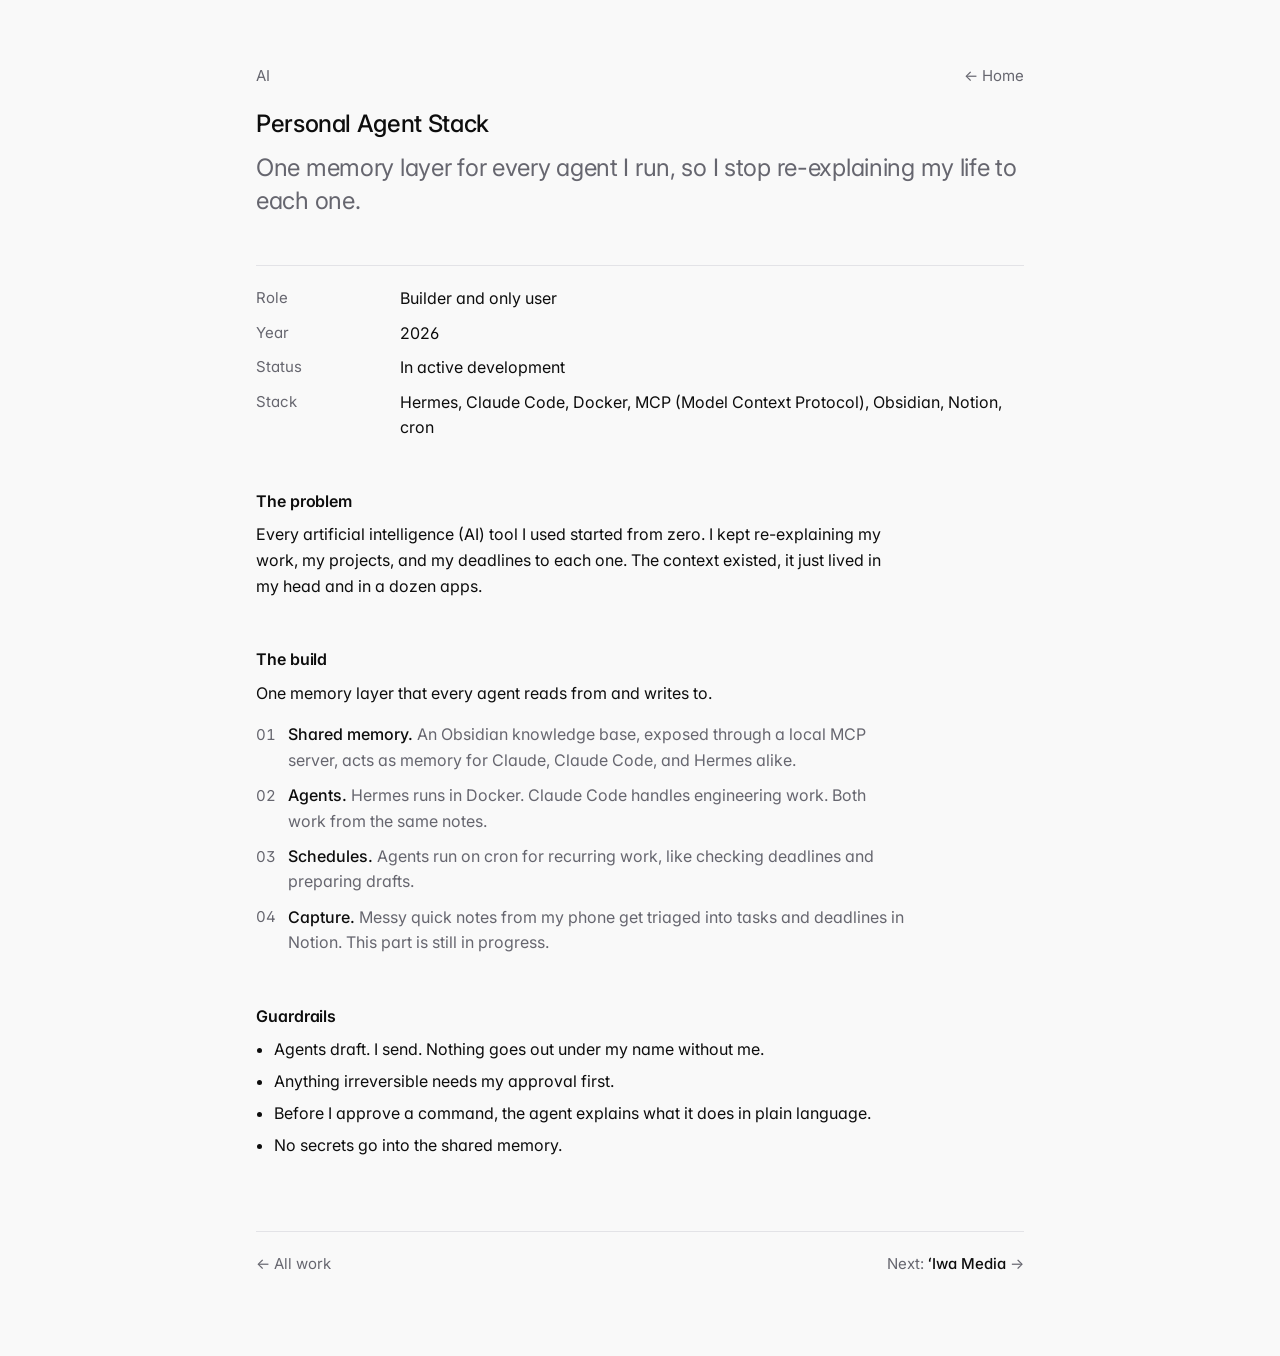
==== agents.html @ 931d10a8 "Spell out acronyms on first use, tighten About copy, match About size to project list Co-Authored-By" ====
<!DOCTYPE html>
<html lang="en">
<head>
<meta charset="UTF-8">
<meta name="viewport" content="width=device-width, initial-scale=1.0, viewport-fit=cover">
<title>Personal Agent Stack · Kai Saucedo</title>
<meta name="description" content="A shared memory layer for every agent Kai runs, built on Hermes, Claude Code, MCP and an Obsidian knowledge base.">
<meta name="claude:viewport-fit-sides" content="cover">
<link rel="preconnect" href="https://fonts.googleapis.com">
<link rel="preconnect" href="https://fonts.gstatic.com" crossorigin>
<link rel="stylesheet" href="https://fonts.googleapis.com/css2?family=Inter:wght@400;500;600&display=swap">
<link rel="stylesheet" href="style.css">
<script>(function(){var r=document.documentElement;if(!(window.matchMedia&&matchMedia('(prefers-reduced-motion: reduce)').matches)){r.classList.add('scramble-pending');setTimeout(function(){r.classList.remove('scramble-pending')},2500);}})();</script>
</head>
<body>
<main class="wrap">
<div class="page-top"><p class="kicker">AI</p><a class="back" href="index.html">&larr; Home</a></div>
<h1>Personal Agent Stack</h1>
<p class="lede">One memory layer for every agent I run, so I stop re-explaining my life to each one.</p>
<dl class="meta"><dt>Role</dt><dd>Builder and only user</dd><dt>Year</dt><dd>2026</dd><dt>Status</dt><dd>In active development</dd><dt>Stack</dt><dd>Hermes, Claude Code, Docker, MCP (Model Context Protocol), Obsidian, Notion, cron</dd></dl><div class="prose">
<h2>The problem</h2>
<p>Every artificial intelligence (AI) tool I used started from zero. I kept re-explaining my work, my projects, and my deadlines to each one. The context existed, it just lived in my head and in a dozen apps.</p>
<h2>The build</h2>
<p>One memory layer that every agent reads from and writes to.</p>
<ol class="flow"><li><div><strong>Shared memory.</strong> <span>An Obsidian knowledge base, exposed through a local MCP server, acts as memory for Claude, Claude Code, and Hermes alike.</span></div></li><li><div><strong>Agents.</strong> <span>Hermes runs in Docker. Claude Code handles engineering work. Both work from the same notes.</span></div></li><li><div><strong>Schedules.</strong> <span>Agents run on cron for recurring work, like checking deadlines and preparing drafts.</span></div></li><li><div><strong>Capture.</strong> <span>Messy quick notes from my phone get triaged into tasks and deadlines in Notion. This part is still in progress.</span></div></li></ol><h2>Guardrails</h2>
<ul class="plain-list">
<li>Agents draft. I send. Nothing goes out under my name without me.</li>
<li>Anything irreversible needs my approval first.</li>
<li>Before I approve a command, the agent explains what it does in plain language.</li>
<li>No secrets go into the shared memory.</li>
</ul>
</div>
<nav class="pager" aria-label="More work"><a href="index.html">&larr; All work</a><a href="iwa-media.html">Next: <b>ʻIwa Media</b> &rarr;</a></nav>
</main>
<script src="site.js"></script>
</body>
</html>
---- style.css ----
/* Layout: one quiet left-aligned column, name on top, big intro, plain list of work. */
:root {
  --bg: #F9F9F9;
  --fg: #0D0D0D;
  --muted: #66666F;
  --line: #E3E3E7;
  --font: "Inter", ui-sans-serif, system-ui, -apple-system, "Segoe UI", Roboto, sans-serif;
  --step-0: 1rem;
  --step-1: 1.125rem;
  --step-2: clamp(1.25rem, 1.05rem + 0.9vw, 1.5rem);
  color-scheme: light;
}
* { box-sizing: border-box; }
html { -webkit-text-size-adjust: 100%; }
body {
  margin: 0;
  background: var(--bg);
  color: var(--fg);
  font-family: var(--font);
  font-size: var(--step-0);
  line-height: 1.6;
  -webkit-font-smoothing: antialiased;
  font-feature-settings: "cv11", "ss01";
}
.wrap {
  max-width: 50rem;
  margin: 0 auto;
  padding-block: 2.25rem 5rem;
  padding-left: max(16px, env(safe-area-inset-left, 0px));
  padding-right: max(16px, env(safe-area-inset-right, 0px));
}
a { color: inherit; }
.inline-link, .prose a {
  text-decoration: underline;
  text-decoration-thickness: 1px;
  text-underline-offset: 0.18em;
}
.inline-link:hover, .prose a:hover { color: var(--muted); }
:focus-visible { outline: 2px solid var(--fg); outline-offset: 3px; border-radius: 2px; }

.name { font-size: clamp(1.375rem, 1.2rem + 0.8vw, 1.625rem); font-weight: 500; letter-spacing: -0.018em; line-height: 1.2; margin: 0; text-decoration: none; display: inline-block; }
.hero { display: flex; align-items: center; gap: 1.25rem; }
.hero-text { min-width: 0; }
.headshot { display: block; flex: none; width: 6.5rem; height: 6.5rem; max-width: 100%; border-radius: 50%; object-fit: cover; margin: 0; background: var(--line); }
.hero .links { margin-top: 0.55rem; }
@media (max-width: 420px) { .headshot { width: 4.5rem; height: 4.5rem; } .hero { gap: 0.9rem; } .hero .links { gap: 0.3rem 0.75rem; font-size: 0.9375rem; } }
.links { list-style: none; padding: 0; margin: 1rem 0 0; display: flex; flex-wrap: wrap; gap: 0.4rem 1.6rem; }
.links a { display: inline-flex; align-items: center; gap: 0.35rem; text-decoration: none; }
.links svg { width: 0.85em; height: 0.85em; fill: none; stroke: var(--muted); stroke-width: 1.4; stroke-linecap: round; stroke-linejoin: round; transition: transform .15s, stroke .15s; }
.links a:hover svg { stroke: var(--fg); transform: translate(1px, -1px); }
.links a:hover { color: var(--muted); }
a.name:hover { color: var(--muted); }

/* home */
.intro {
  font-size: var(--step-1);
  line-height: 1.55;
  letter-spacing: -0.006em;
  margin: clamp(4rem, 10vw, 6.5rem) 0 0;
  max-width: none;
}
.work { list-style: none; padding: 0; margin: clamp(4rem, 10vw, 6.5rem) 0 0; }
.work li a {
  display: flex;
  justify-content: space-between;
  align-items: baseline;
  gap: 1rem;
  padding-block: 0.2rem;
  font-size: var(--step-1);
  text-decoration: none;
}
.work .tag { color: var(--muted); font-size: 0.9375rem; white-space: nowrap; transition: color .15s; }
.work li a:hover .tag { color: var(--fg); }
.work li a:hover .title { color: var(--muted); }
.group-label { color: var(--muted); font-size: 0.9375rem; margin: 3rem 0 0.5rem; }
.hero + .group-label { margin-top: clamp(3.5rem, 8vw, 5rem); }
.group-label + .work, .group-label + .intro { margin-top: 0; }
.foot { margin-top: 4.5rem; padding-top: 1.25rem; border-top: 1px solid var(--line); color: var(--muted); font-size: 0.875rem; display: flex; justify-content: space-between; flex-wrap: wrap; gap: 0.25rem 1.25rem; }
.foot a { text-decoration: none; }
.foot a:hover { color: var(--fg); }

/* project pages */
.back { color: var(--muted); font-size: 0.9375rem; text-decoration: none; display: inline-block; transition: color .15s; }
.back:hover { color: var(--fg); }
.video { position: relative; aspect-ratio: 16 / 9; margin: 2.5rem 0 0; border-radius: 10px; overflow: hidden; background: #0D0D0D; }
.video button { all: unset; cursor: pointer; position: absolute; inset: 0; display: block; }
.video img { width: 100%; height: 100%; object-fit: cover; display: block; }
.video .play { position: absolute; left: 50%; top: 50%; transform: translate(-50%, -50%); width: 4rem; height: 4rem; border-radius: 50%; background: rgba(13,13,13,.72); display: grid; place-items: center; box-shadow: 0 0 0 1px rgba(249,249,249,.3); transition: background .15s, transform .15s; }
.video button:hover .play, .video button:focus-visible .play { background: rgba(13,13,13,.9); transform: translate(-50%, -50%) scale(1.05); }
.video .play svg { width: 1.4rem; height: 1.4rem; margin-left: 0.2rem; fill: #F9F9F9; }
.video iframe { position: absolute; inset: 0; width: 100%; height: 100%; border: 0; }
.video-cap { color: var(--muted); font-size: 0.875rem; margin: 0.6rem 0 0; }
.page-top { display: flex; justify-content: space-between; align-items: baseline; gap: 1rem; margin: 1.75rem 0 1.25rem; }
.kicker { color: var(--muted); font-size: 0.9375rem; margin: 0; }
h1 { font-size: var(--step-2); font-weight: 500; letter-spacing: -0.015em; line-height: 1.3; margin: 0; text-wrap: balance; }
.lede { font-size: var(--step-2); line-height: 1.38; letter-spacing: -0.012em; color: var(--muted); margin: 0.75rem 0 0; max-width: 33em; }
.meta { display: grid; grid-template-columns: 7.5rem minmax(0, 1fr); gap: 0.55rem 1.5rem; margin: 3rem 0 0; padding-top: 1.25rem; border-top: 1px solid var(--line); }
.meta dt { color: var(--muted); font-size: 0.9375rem; }
.meta dd { margin: 0; min-width: 0; }
.prose { max-width: 65ch; }
.prose h2 { font-size: var(--step-0); font-weight: 600; margin: 3rem 0 0.5rem; letter-spacing: -0.005em; }
.prose p { margin: 0 0 1rem; }
.flow { list-style: none; padding: 0; margin: 0.25rem 0 0; counter-reset: step; display: grid; gap: 0.6rem; }
.flow li { counter-increment: step; display: grid; grid-template-columns: 2rem minmax(0, 1fr); }
.flow li::before { content: counter(step, decimal-leading-zero); color: var(--muted); font-variant-numeric: tabular-nums; font-size: 0.9375rem; padding-top: 0.05rem; }
.flow strong { font-weight: 500; }
.flow span { color: var(--muted); }
.plain-list { padding-left: 1.1rem; margin: 0.25rem 0 1rem; }
.plain-list li { margin-bottom: 0.4rem; }
.figures { display: grid; grid-template-columns: repeat(4, minmax(0, 1fr)); gap: 1.25rem 1.5rem; margin: 2.5rem 0 0; padding-top: 1.25rem; border-top: 1px solid var(--line); }
.figures div { min-width: 0; }
.figures dt { font-size: var(--step-2); font-weight: 500; letter-spacing: -0.015em; font-variant-numeric: tabular-nums; }
.figures dd { margin: 0.15rem 0 0; color: var(--muted); font-size: 0.875rem; line-height: 1.4; }
.note { color: var(--muted); font-size: 0.875rem; }
.table-wrap { overflow-x: auto; margin: 0.5rem 0 1.25rem; }
table { border-collapse: collapse; width: 100%; font-size: 0.9375rem; font-variant-numeric: tabular-nums; }
th, td { text-align: left; padding: 0.45rem 1rem 0.45rem 0; border-bottom: 1px solid var(--line); white-space: nowrap; }
thead th { color: var(--muted); font-weight: 400; font-size: 0.875rem; }
tbody th { color: var(--muted); font-weight: 400; }
.campaigns tbody th { color: var(--fg); vertical-align: top; }
.campaigns td { vertical-align: top; }
.campaigns td:last-child { white-space: normal; min-width: 14rem; padding-right: 0; }
.campaigns .sub { color: var(--muted); font-size: 0.8125rem; }
.pager { display: flex; justify-content: space-between; flex-wrap: wrap; gap: 0.75rem 2rem; margin-top: 4.5rem; padding-top: 1.25rem; border-top: 1px solid var(--line); font-size: 0.9375rem; }
.pager a { text-decoration: none; color: var(--muted); }
.pager a:hover { color: var(--fg); }
.pager b { font-weight: 500; color: var(--fg); }

@media (max-width: 640px) {
  .figures { grid-template-columns: repeat(2, minmax(0, 1fr)); }
  .meta { grid-template-columns: minmax(0, 1fr); gap: 0.1rem; }
  .meta dd { margin-bottom: 0.7rem; }
}

/* scramble: hide only while the script is about to take over */
.scramble-pending [data-scramble] { visibility: hidden; }
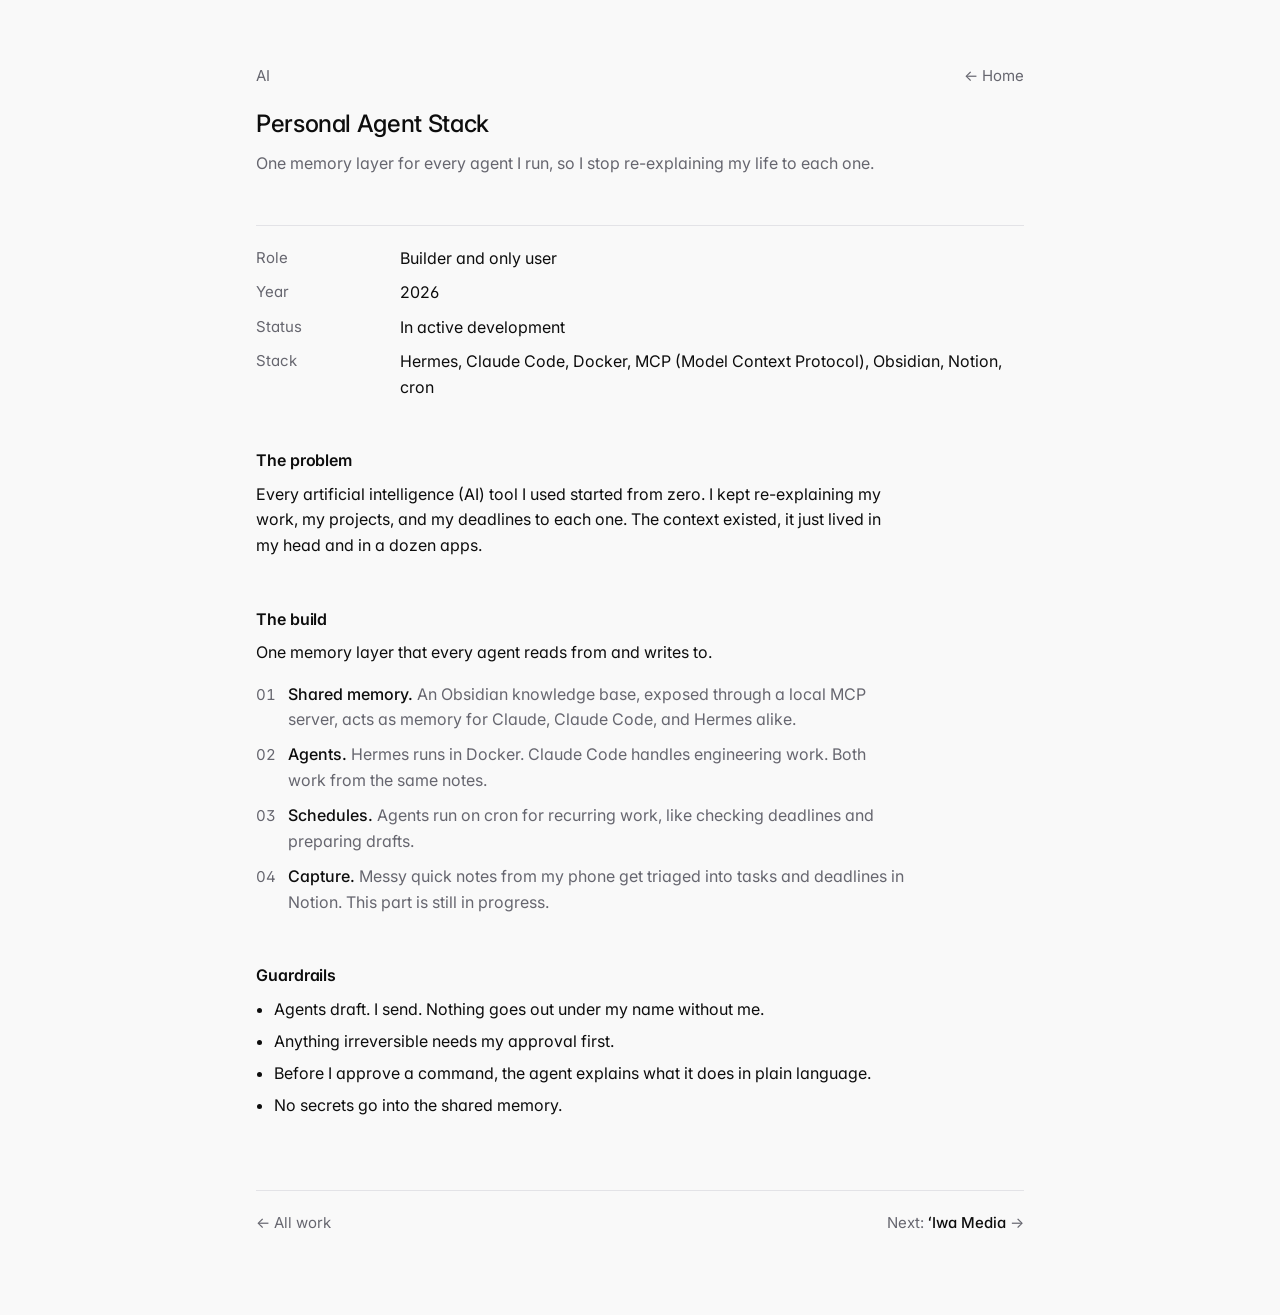
==== commit 2ff84207: "Move walkthrough video above the title on loan origination page Co-Authored-By: Claude Opus 5.5 <nor" ====
--- a/agents.html
+++ b/agents.html
@@ -15,6 +15,7 @@
 <body>
 <main class="wrap">
 <div class="page-top"><p class="kicker">AI</p><a class="back" href="index.html">&larr; Home</a></div>
+
 <h1>Personal Agent Stack</h1>
 <p class="lede">One memory layer for every agent I run, so I stop re-explaining my life to each one.</p>
 <dl class="meta"><dt>Role</dt><dd>Builder and only user</dd><dt>Year</dt><dd>2026</dd><dt>Status</dt><dd>In active development</dd><dt>Stack</dt><dd>Hermes, Claude Code, Docker, MCP (Model Context Protocol), Obsidian, Notion, cron</dd></dl><div class="prose">
--- a/style.css
+++ b/style.css
@@ -88,12 +88,15 @@
 .video .play { position: absolute; left: 50%; top: 50%; transform: translate(-50%, -50%); width: 4rem; height: 4rem; border-radius: 50%; background: rgba(13,13,13,.72); display: grid; place-items: center; box-shadow: 0 0 0 1px rgba(249,249,249,.3); transition: background .15s, transform .15s; }
 .video button:hover .play, .video button:focus-visible .play { background: rgba(13,13,13,.9); transform: translate(-50%, -50%) scale(1.05); }
 .video .play svg { width: 1.4rem; height: 1.4rem; margin-left: 0.2rem; fill: #F9F9F9; }
+.video video { position: absolute; inset: 0; width: 100%; height: 100%; display: block; background: #0D0D0D; }
+.top-media { margin: 0 0 2.25rem; }
+.top-media .video { margin-top: 0; }
 .video iframe { position: absolute; inset: 0; width: 100%; height: 100%; border: 0; }
 .video-cap { color: var(--muted); font-size: 0.875rem; margin: 0.6rem 0 0; }
 .page-top { display: flex; justify-content: space-between; align-items: baseline; gap: 1rem; margin: 1.75rem 0 1.25rem; }
 .kicker { color: var(--muted); font-size: 0.9375rem; margin: 0; }
 h1 { font-size: var(--step-2); font-weight: 500; letter-spacing: -0.015em; line-height: 1.3; margin: 0; text-wrap: balance; }
-.lede { font-size: var(--step-2); line-height: 1.38; letter-spacing: -0.012em; color: var(--muted); margin: 0.75rem 0 0; max-width: 33em; }
+.lede { font-size: var(--step-0); line-height: 1.6; color: var(--muted); margin: 0.75rem 0 0; max-width: 65ch; }
 .meta { display: grid; grid-template-columns: 7.5rem minmax(0, 1fr); gap: 0.55rem 1.5rem; margin: 3rem 0 0; padding-top: 1.25rem; border-top: 1px solid var(--line); }
 .meta dt { color: var(--muted); font-size: 0.9375rem; }
 .meta dd { margin: 0; min-width: 0; }
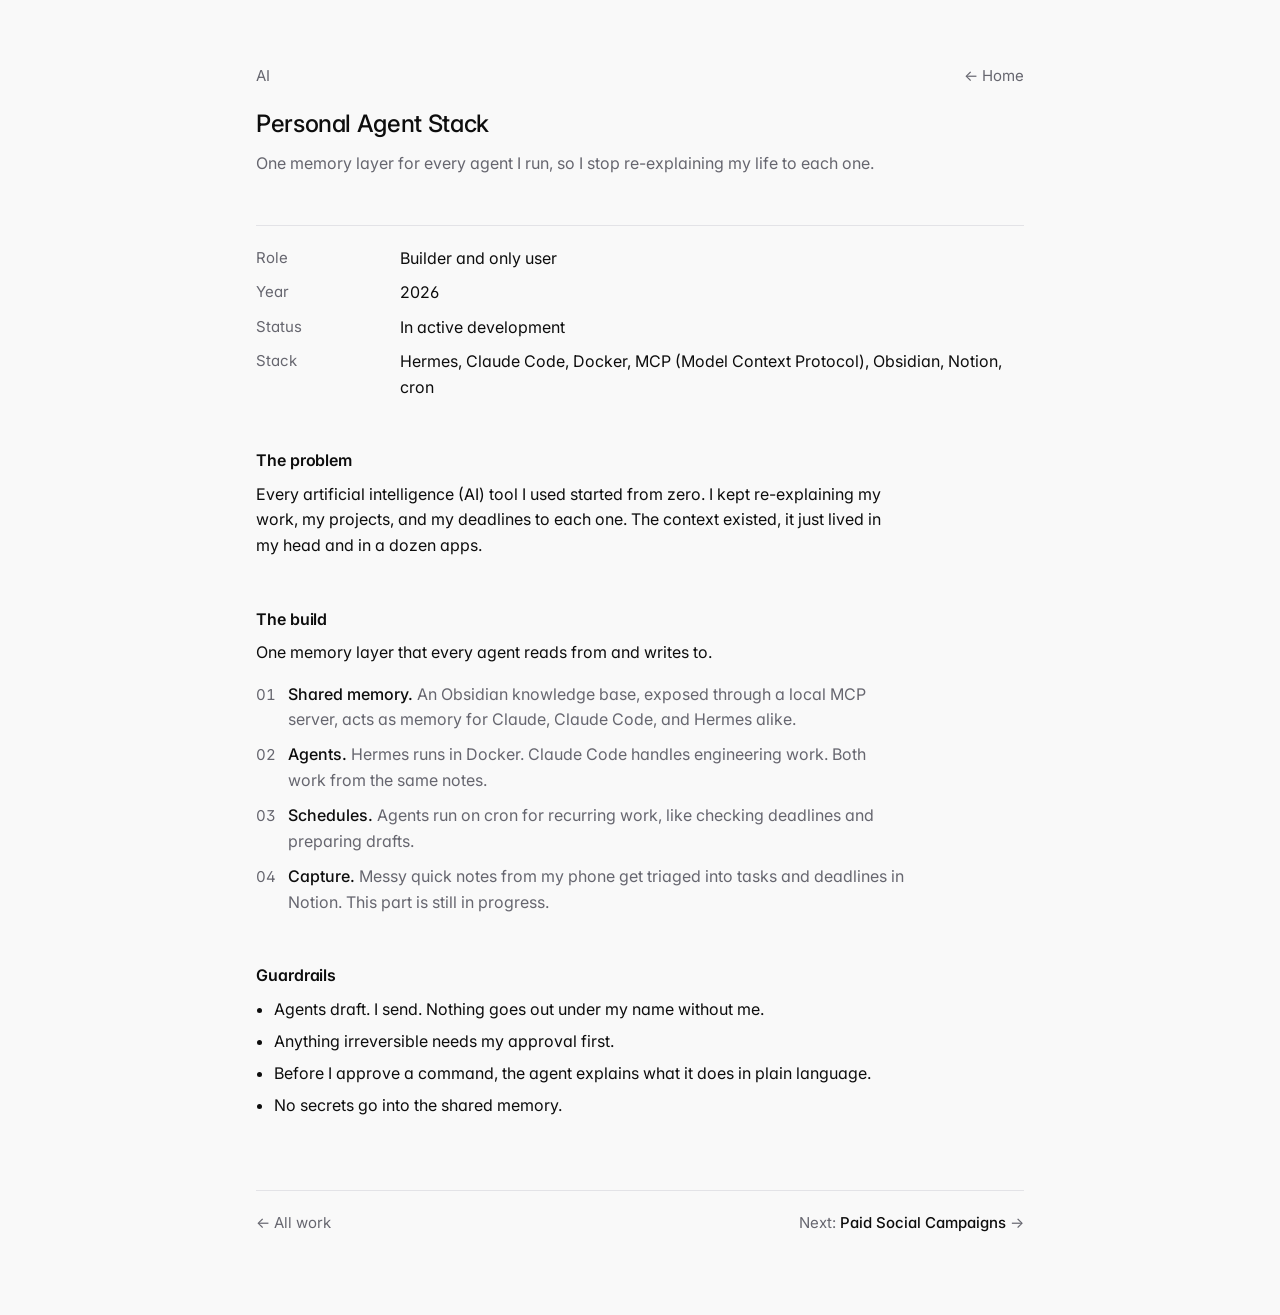
==== commit 78435c39: "Move Paid Social Campaigns below Personal Agent Stack Co-Authored-By: Claude Opus 5.5 <noreply@anthr" ====
--- a/agents.html
+++ b/agents.html
@@ -15,9 +15,9 @@
 <body>
 <main class="wrap">
 <div class="page-top"><p class="kicker">AI</p><a class="back" href="index.html">&larr; Home</a></div>
-
 <h1>Personal Agent Stack</h1>
 <p class="lede">One memory layer for every agent I run, so I stop re-explaining my life to each one.</p>
+
 <dl class="meta"><dt>Role</dt><dd>Builder and only user</dd><dt>Year</dt><dd>2026</dd><dt>Status</dt><dd>In active development</dd><dt>Stack</dt><dd>Hermes, Claude Code, Docker, MCP (Model Context Protocol), Obsidian, Notion, cron</dd></dl><div class="prose">
 <h2>The problem</h2>
 <p>Every artificial intelligence (AI) tool I used started from zero. I kept re-explaining my work, my projects, and my deadlines to each one. The context existed, it just lived in my head and in a dozen apps.</p>
@@ -31,7 +31,7 @@
 <li>No secrets go into the shared memory.</li>
 </ul>
 </div>
-<nav class="pager" aria-label="More work"><a href="index.html">&larr; All work</a><a href="iwa-media.html">Next: <b>ʻIwa Media</b> &rarr;</a></nav>
+<nav class="pager" aria-label="More work"><a href="index.html">&larr; All work</a><a href="growth.html">Next: <b>Paid Social Campaigns</b> &rarr;</a></nav>
 </main>
 <script src="site.js"></script>
 </body>
--- a/style.css
+++ b/style.css
@@ -89,7 +89,7 @@
 .video button:hover .play, .video button:focus-visible .play { background: rgba(13,13,13,.9); transform: translate(-50%, -50%) scale(1.05); }
 .video .play svg { width: 1.4rem; height: 1.4rem; margin-left: 0.2rem; fill: #F9F9F9; }
 .video video { position: absolute; inset: 0; width: 100%; height: 100%; display: block; background: #0D0D0D; }
-.top-media { margin: 0 0 2.25rem; }
+.top-media { margin: 2rem 0 0; }
 .top-media .video { margin-top: 0; }
 .video iframe { position: absolute; inset: 0; width: 100%; height: 100%; border: 0; }
 .video-cap { color: var(--muted); font-size: 0.875rem; margin: 0.6rem 0 0; }
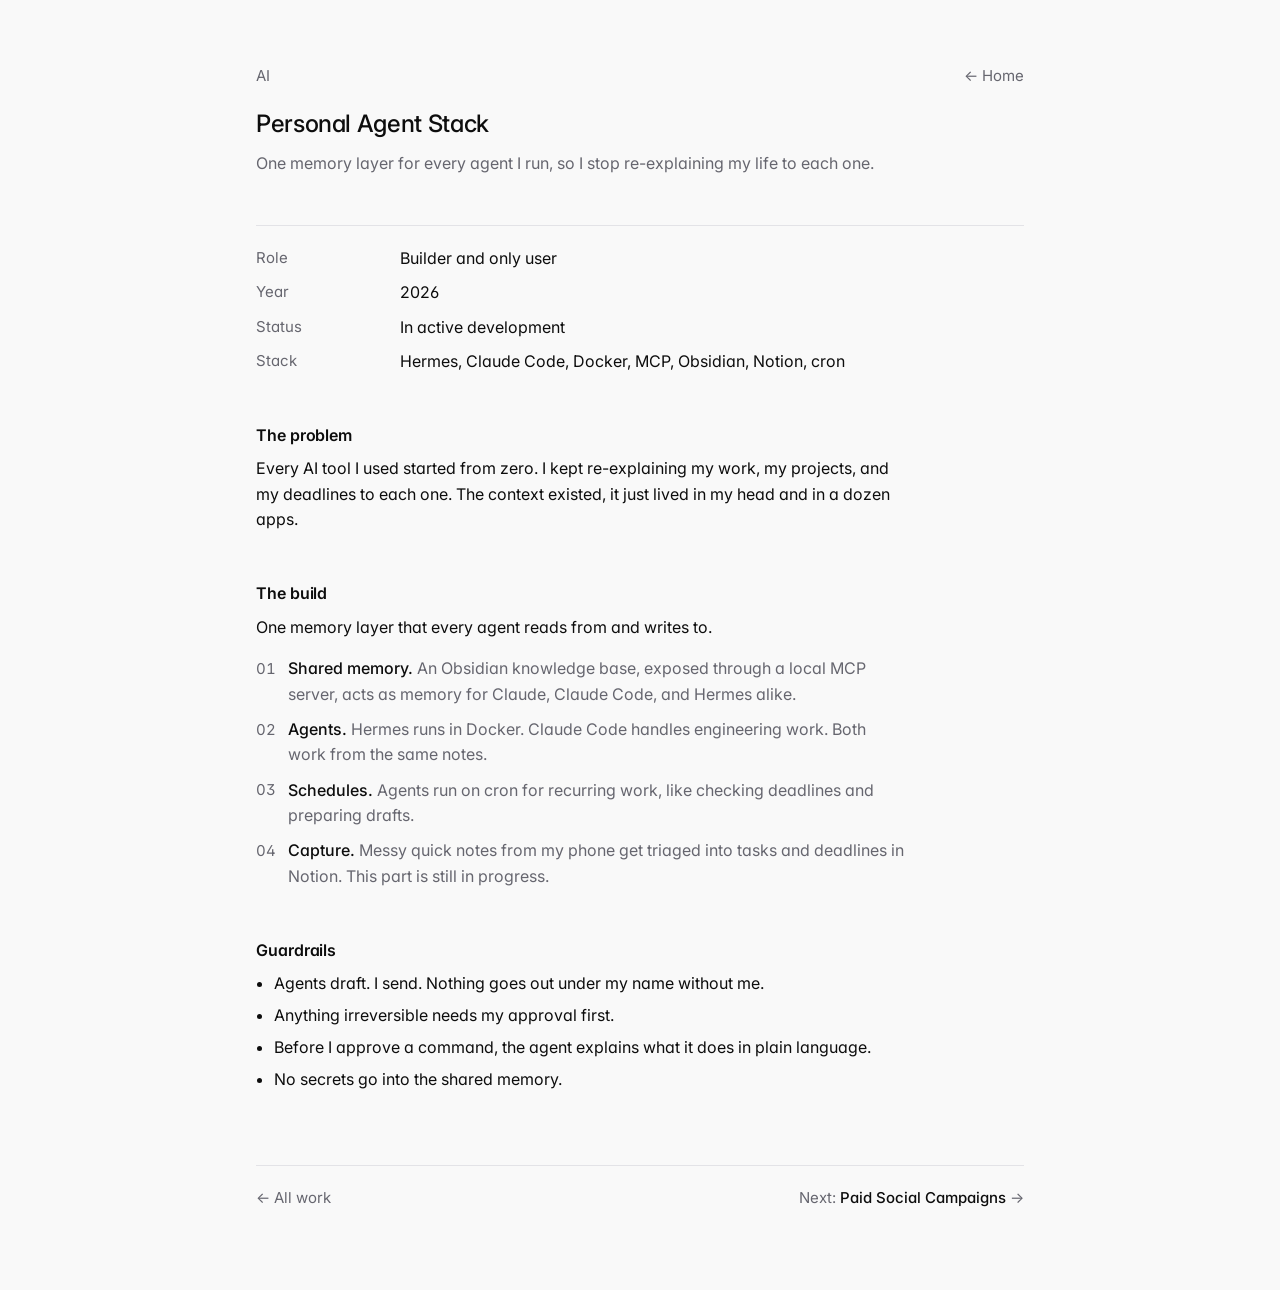
==== commit 07c35a67: "Keep AI and MCP as plain abbreviations on agent stack page Co-Authored-By: Claude Opus 5.5 <noreply@" ====
--- a/agents.html
+++ b/agents.html
@@ -18,9 +18,9 @@
 <h1>Personal Agent Stack</h1>
 <p class="lede">One memory layer for every agent I run, so I stop re-explaining my life to each one.</p>
 
-<dl class="meta"><dt>Role</dt><dd>Builder and only user</dd><dt>Year</dt><dd>2026</dd><dt>Status</dt><dd>In active development</dd><dt>Stack</dt><dd>Hermes, Claude Code, Docker, MCP (Model Context Protocol), Obsidian, Notion, cron</dd></dl><div class="prose">
+<dl class="meta"><dt>Role</dt><dd>Builder and only user</dd><dt>Year</dt><dd>2026</dd><dt>Status</dt><dd>In active development</dd><dt>Stack</dt><dd>Hermes, Claude Code, Docker, MCP, Obsidian, Notion, cron</dd></dl><div class="prose">
 <h2>The problem</h2>
-<p>Every artificial intelligence (AI) tool I used started from zero. I kept re-explaining my work, my projects, and my deadlines to each one. The context existed, it just lived in my head and in a dozen apps.</p>
+<p>Every AI tool I used started from zero. I kept re-explaining my work, my projects, and my deadlines to each one. The context existed, it just lived in my head and in a dozen apps.</p>
 <h2>The build</h2>
 <p>One memory layer that every agent reads from and writes to.</p>
 <ol class="flow"><li><div><strong>Shared memory.</strong> <span>An Obsidian knowledge base, exposed through a local MCP server, acts as memory for Claude, Claude Code, and Hermes alike.</span></div></li><li><div><strong>Agents.</strong> <span>Hermes runs in Docker. Claude Code handles engineering work. Both work from the same notes.</span></div></li><li><div><strong>Schedules.</strong> <span>Agents run on cron for recurring work, like checking deadlines and preparing drafts.</span></div></li><li><div><strong>Capture.</strong> <span>Messy quick notes from my phone get triaged into tasks and deadlines in Notion. This part is still in progress.</span></div></li></ol><h2>Guardrails</h2>
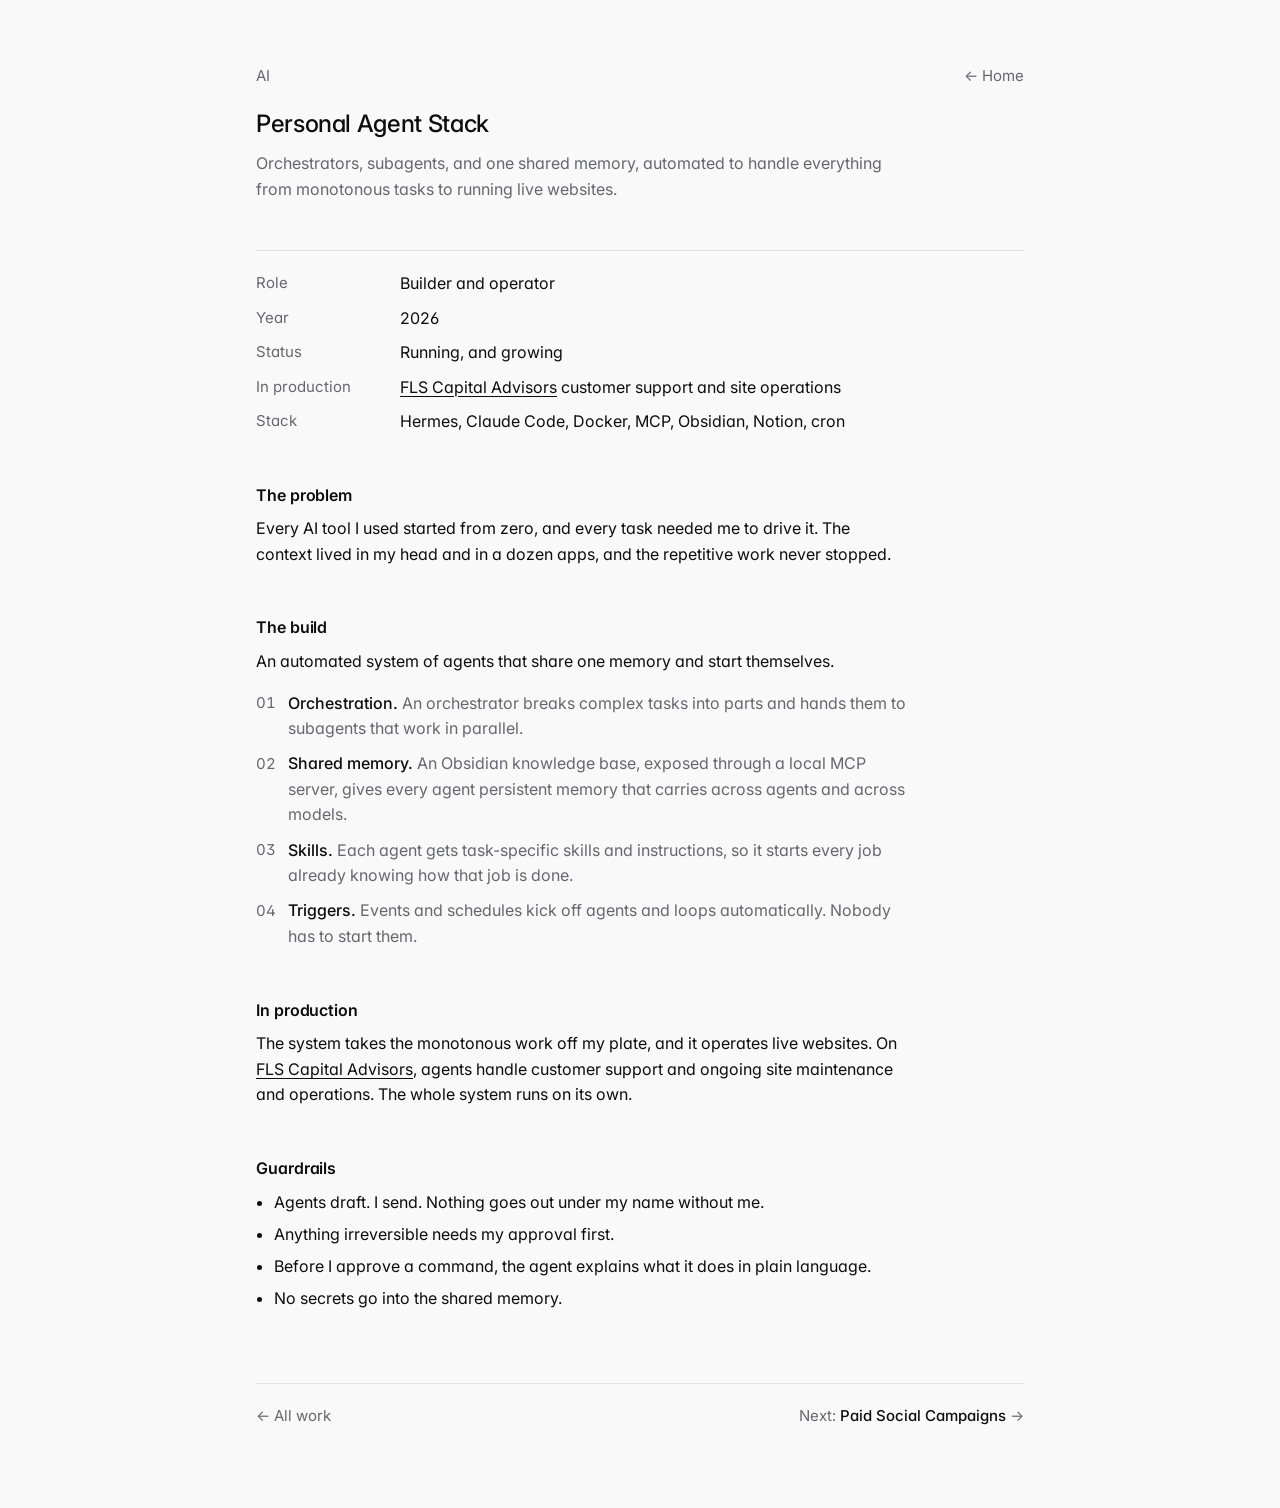
==== commit edffa752: "Reframe agent stack page around orchestration, shared memory and production use Co-Authored-By: Clau" ====
--- a/agents.html
+++ b/agents.html
@@ -4,7 +4,7 @@
 <meta charset="UTF-8">
 <meta name="viewport" content="width=device-width, initial-scale=1.0, viewport-fit=cover">
 <title>Personal Agent Stack · Kai Saucedo</title>
-<meta name="description" content="A shared memory layer for every agent Kai runs, built on Hermes, Claude Code, MCP and an Obsidian knowledge base.">
+<meta name="description" content="An automated agent system with orchestrators, subagents and shared memory, running repetitive work and live website operations.">
 <meta name="claude:viewport-fit-sides" content="cover">
 <link rel="preconnect" href="https://fonts.googleapis.com">
 <link rel="preconnect" href="https://fonts.gstatic.com" crossorigin>
@@ -16,14 +16,16 @@
 <main class="wrap">
 <div class="page-top"><p class="kicker">AI</p><a class="back" href="index.html">&larr; Home</a></div>
 <h1>Personal Agent Stack</h1>
-<p class="lede">One memory layer for every agent I run, so I stop re-explaining my life to each one.</p>
+<p class="lede">Orchestrators, subagents, and one shared memory, automated to handle everything from monotonous tasks to running live websites.</p>
 
-<dl class="meta"><dt>Role</dt><dd>Builder and only user</dd><dt>Year</dt><dd>2026</dd><dt>Status</dt><dd>In active development</dd><dt>Stack</dt><dd>Hermes, Claude Code, Docker, MCP, Obsidian, Notion, cron</dd></dl><div class="prose">
+<dl class="meta"><dt>Role</dt><dd>Builder and operator</dd><dt>Year</dt><dd>2026</dd><dt>Status</dt><dd>Running, and growing</dd><dt>In production</dt><dd><a class="inline-link" href="lending.html">FLS Capital Advisors</a> customer support and site operations</dd><dt>Stack</dt><dd>Hermes, Claude Code, Docker, MCP, Obsidian, Notion, cron</dd></dl><div class="prose">
 <h2>The problem</h2>
-<p>Every AI tool I used started from zero. I kept re-explaining my work, my projects, and my deadlines to each one. The context existed, it just lived in my head and in a dozen apps.</p>
+<p>Every AI tool I used started from zero, and every task needed me to drive it. The context lived in my head and in a dozen apps, and the repetitive work never stopped.</p>
 <h2>The build</h2>
-<p>One memory layer that every agent reads from and writes to.</p>
-<ol class="flow"><li><div><strong>Shared memory.</strong> <span>An Obsidian knowledge base, exposed through a local MCP server, acts as memory for Claude, Claude Code, and Hermes alike.</span></div></li><li><div><strong>Agents.</strong> <span>Hermes runs in Docker. Claude Code handles engineering work. Both work from the same notes.</span></div></li><li><div><strong>Schedules.</strong> <span>Agents run on cron for recurring work, like checking deadlines and preparing drafts.</span></div></li><li><div><strong>Capture.</strong> <span>Messy quick notes from my phone get triaged into tasks and deadlines in Notion. This part is still in progress.</span></div></li></ol><h2>Guardrails</h2>
+<p>An automated system of agents that share one memory and start themselves.</p>
+<ol class="flow"><li><div><strong>Orchestration.</strong> <span>An orchestrator breaks complex tasks into parts and hands them to subagents that work in parallel.</span></div></li><li><div><strong>Shared memory.</strong> <span>An Obsidian knowledge base, exposed through a local MCP server, gives every agent persistent memory that carries across agents and across models.</span></div></li><li><div><strong>Skills.</strong> <span>Each agent gets task-specific skills and instructions, so it starts every job already knowing how that job is done.</span></div></li><li><div><strong>Triggers.</strong> <span>Events and schedules kick off agents and loops automatically. Nobody has to start them.</span></div></li></ol><h2>In production</h2>
+<p>The system takes the monotonous work off my plate, and it operates live websites. On <a href="lending.html">FLS Capital Advisors</a>, agents handle customer support and ongoing site maintenance and operations. The whole system runs on its own.</p>
+<h2>Guardrails</h2>
 <ul class="plain-list">
 <li>Agents draft. I send. Nothing goes out under my name without me.</li>
 <li>Anything irreversible needs my approval first.</li>
--- a/style.css
+++ b/style.css
@@ -93,6 +93,23 @@
 .top-media .video { margin-top: 0; }
 .video iframe { position: absolute; inset: 0; width: 100%; height: 100%; border: 0; }
 .video-cap { color: var(--muted); font-size: 0.875rem; margin: 0.6rem 0 0; }
+.video.vertical { width: min(100%, 20rem); margin-left: auto; margin-right: auto; }
+.video-cap.center { text-align: center; }
+.brand { display: flex; align-items: center; justify-content: center; gap: clamp(1rem, 4vw, 2rem); margin: 2.5rem 0 0; padding: clamp(1rem, 4vw, 2rem) 0; }
+.brand-fls { height: clamp(3.25rem, 8vw, 4.25rem); width: auto; }
+.brand-mark { height: clamp(3.25rem, 9vw, 5rem); width: auto; }
+.brand-word { height: clamp(1.6rem, 4.5vw, 2.4rem); width: auto; }
+.shot-native img { max-width: 540px; }
+.brand-pair { display: flex; align-items: center; justify-content: center; flex-wrap: wrap; gap: 1.25rem clamp(1.25rem, 5vw, 3rem); margin: 3rem 0 0; }
+.brand-pair figure { margin: 0; display: flex; flex-direction: column; align-items: center; gap: 0.75rem; }
+.brand-pair figcaption { color: var(--muted); font-size: 0.8125rem; }
+.brand-pair .logo-old { height: clamp(2rem, 5vw, 2.6rem); width: auto; }
+.brand-pair .logo-new { height: clamp(3rem, 8vw, 4rem); width: auto; }
+.brand-pair .logo-box { height: clamp(3rem, 8vw, 4rem); display: flex; align-items: center; }
+.brand-arrow { color: var(--muted); font-size: 1.25rem; margin-bottom: 1.7rem; }
+.shot { margin: 0.75rem 0 1.25rem; }
+.shot img { width: 100%; height: auto; display: block; border-radius: 10px; }
+.shot figcaption { color: var(--muted); font-size: 0.875rem; margin-top: 0.6rem; }
 .page-top { display: flex; justify-content: space-between; align-items: baseline; gap: 1rem; margin: 1.75rem 0 1.25rem; }
 .kicker { color: var(--muted); font-size: 0.9375rem; margin: 0; }
 h1 { font-size: var(--step-2); font-weight: 500; letter-spacing: -0.015em; line-height: 1.3; margin: 0; text-wrap: balance; }
@@ -113,6 +130,8 @@
 .figures { display: grid; grid-template-columns: repeat(4, minmax(0, 1fr)); gap: 1.25rem 1.5rem; margin: 2.5rem 0 0; padding-top: 1.25rem; border-top: 1px solid var(--line); }
 .figures div { min-width: 0; }
 .figures dt { font-size: var(--step-2); font-weight: 500; letter-spacing: -0.015em; font-variant-numeric: tabular-nums; }
+.figures dt a { text-decoration: underline; text-decoration-thickness: 1px; text-underline-offset: 0.18em; }
+.figures dt a:hover { color: var(--muted); }
 .figures dd { margin: 0.15rem 0 0; color: var(--muted); font-size: 0.875rem; line-height: 1.4; }
 .note { color: var(--muted); font-size: 0.875rem; }
 .table-wrap { overflow-x: auto; margin: 0.5rem 0 1.25rem; }
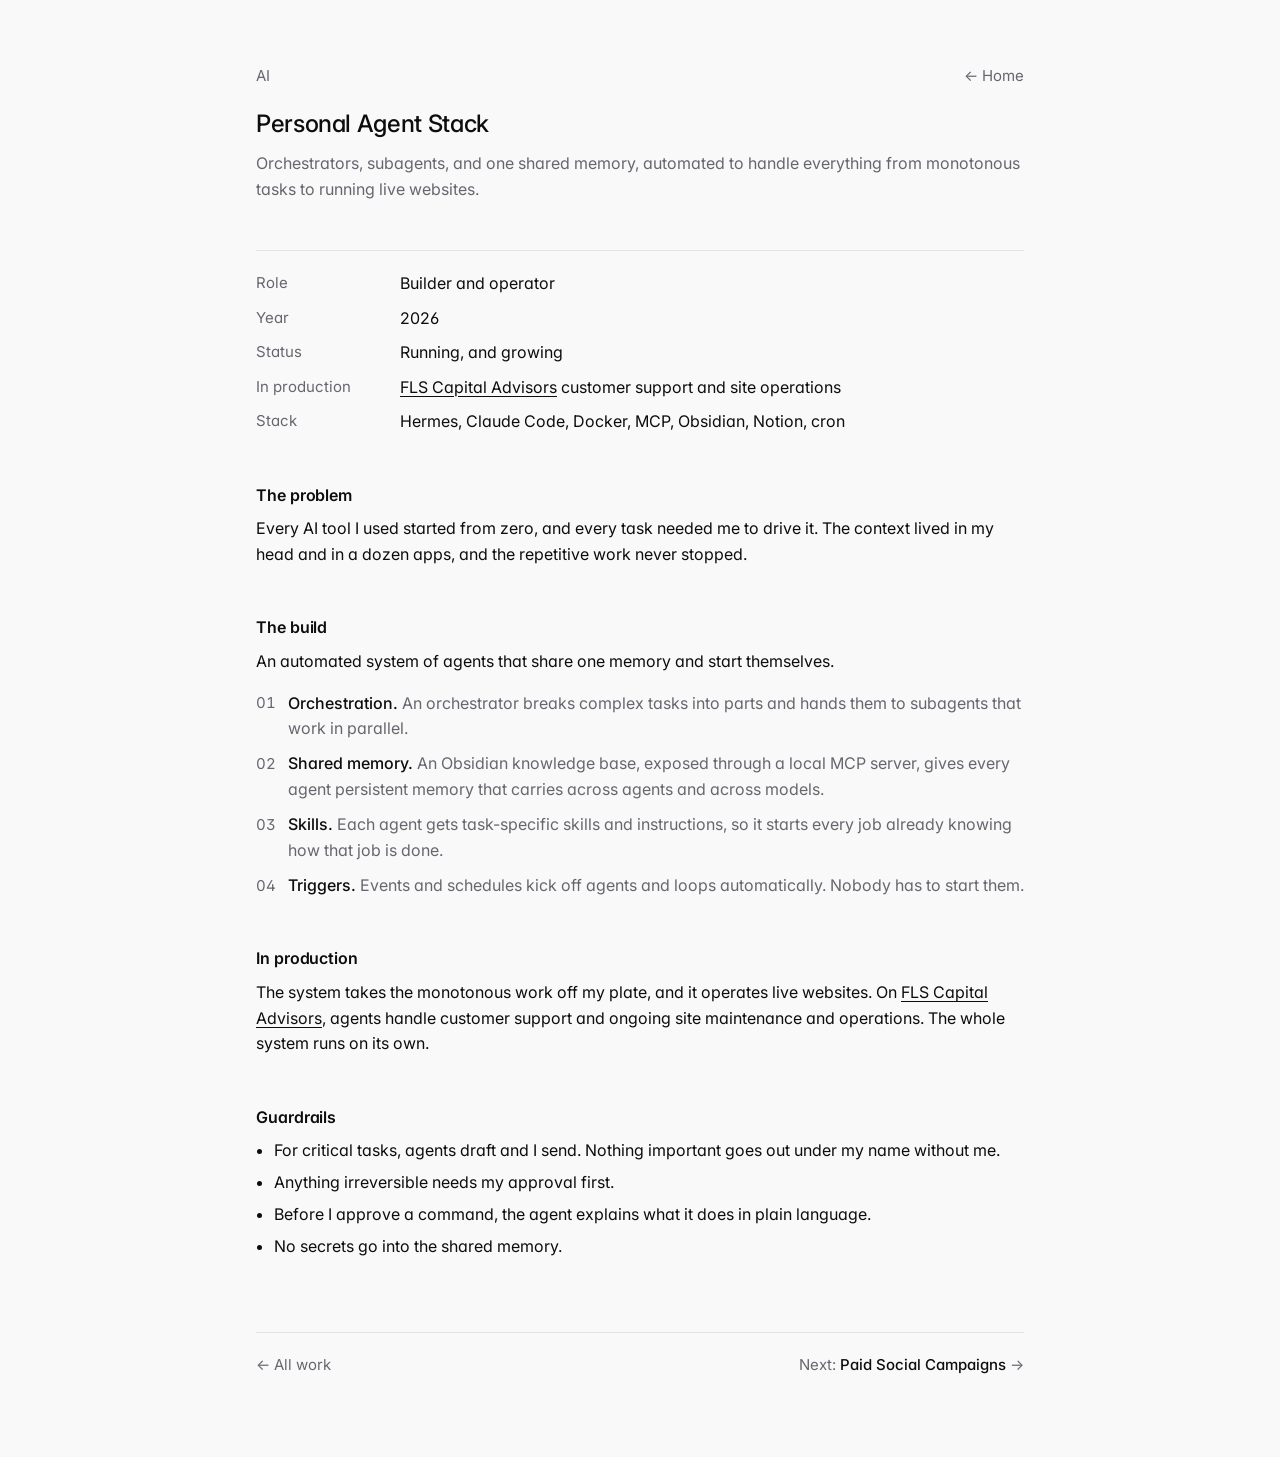
==== commit bc9e6f4e: "Custom Wave Glider video preview, 5k+ on Iwa Media, reword agent guardrail Co-Authored-By: Claude Op" ====
--- a/agents.html
+++ b/agents.html
@@ -27,7 +27,7 @@
 <p>The system takes the monotonous work off my plate, and it operates live websites. On <a href="lending.html">FLS Capital Advisors</a>, agents handle customer support and ongoing site maintenance and operations. The whole system runs on its own.</p>
 <h2>Guardrails</h2>
 <ul class="plain-list">
-<li>Agents draft. I send. Nothing goes out under my name without me.</li>
+<li>For critical tasks, agents draft and I send. Nothing important goes out under my name without me.</li>
 <li>Anything irreversible needs my approval first.</li>
 <li>Before I approve a command, the agent explains what it does in plain language.</li>
 <li>No secrets go into the shared memory.</li>
--- a/style.css
+++ b/style.css
@@ -82,7 +82,7 @@
 /* project pages */
 .back { color: var(--muted); font-size: 0.9375rem; text-decoration: none; display: inline-block; transition: color .15s; }
 .back:hover { color: var(--fg); }
-.video { position: relative; aspect-ratio: 16 / 9; margin: 2.5rem 0 0; border-radius: 10px; overflow: hidden; background: #0D0D0D; }
+.video { position: relative; aspect-ratio: 16 / 9; margin: 2.5rem 0 0; border-radius: 10px; overflow: hidden; background: #0D0D0D; box-shadow: 0 0 0 1px var(--line); }
 .video button { all: unset; cursor: pointer; position: absolute; inset: 0; display: block; }
 .video img { width: 100%; height: 100%; object-fit: cover; display: block; }
 .video .play { position: absolute; left: 50%; top: 50%; transform: translate(-50%, -50%); width: 4rem; height: 4rem; border-radius: 50%; background: rgba(13,13,13,.72); display: grid; place-items: center; box-shadow: 0 0 0 1px rgba(249,249,249,.3); transition: background .15s, transform .15s; }
@@ -96,10 +96,16 @@
 .video.vertical { width: min(100%, 20rem); margin-left: auto; margin-right: auto; }
 .video-cap.center { text-align: center; }
 .brand { display: flex; align-items: center; justify-content: center; gap: clamp(1rem, 4vw, 2rem); margin: 2.5rem 0 0; padding: clamp(1rem, 4vw, 2rem) 0; }
+.brand-sm { justify-content: flex-start; gap: 0.9rem; margin: 3rem 0 0; padding: 0; }
+.brand-sm .brand-mark { height: 2.4rem; }
+.brand-sm .brand-word { height: 1.15rem; }
+.meta-wrap { position: relative; margin-top: 3rem; }
+.meta-wrap .meta { margin-top: 0; }
+.meta-wrap .meta-aside { position: absolute; right: 0; top: 0.9rem; margin: 0; }
+@media (max-width: 640px) { .meta-wrap .meta-aside { position: static; transform: none; margin-top: 1.75rem; } }
 .brand-fls { height: clamp(3.25rem, 8vw, 4.25rem); width: auto; }
 .brand-mark { height: clamp(3.25rem, 9vw, 5rem); width: auto; }
 .brand-word { height: clamp(1.6rem, 4.5vw, 2.4rem); width: auto; }
-.shot-native img { max-width: 540px; }
 .brand-pair { display: flex; align-items: center; justify-content: center; flex-wrap: wrap; gap: 1.25rem clamp(1.25rem, 5vw, 3rem); margin: 3rem 0 0; }
 .brand-pair figure { margin: 0; display: flex; flex-direction: column; align-items: center; gap: 0.75rem; }
 .brand-pair figcaption { color: var(--muted); font-size: 0.8125rem; }
@@ -107,17 +113,24 @@
 .brand-pair .logo-new { height: clamp(3rem, 8vw, 4rem); width: auto; }
 .brand-pair .logo-box { height: clamp(3rem, 8vw, 4rem); display: flex; align-items: center; }
 .brand-arrow { color: var(--muted); font-size: 1.25rem; margin-bottom: 1.7rem; }
+.shot-lead { margin-top: 3rem !important; }
+.prose h2.after-shot { margin-top: 1.25rem; }
+.shot-badge { position: relative; }
+.shot-badge .badge { position: absolute; top: clamp(0.75rem, 2.5vw, 1.25rem); right: clamp(0.75rem, 2.5vw, 1.25rem); display: flex; align-items: center; gap: 0.6rem; filter: drop-shadow(0 1px 6px rgba(0,0,0,.35)); }
+.shot-badge .badge img { width: auto; border-radius: 0; display: block; }
+.shot-badge .badge .brand-mark { height: clamp(1.5rem, 4vw, 2.2rem); }
+.shot-badge .badge .brand-word { height: clamp(0.75rem, 2vw, 1.05rem); }
 .shot { margin: 0.75rem 0 1.25rem; }
 .shot img { width: 100%; height: auto; display: block; border-radius: 10px; }
 .shot figcaption { color: var(--muted); font-size: 0.875rem; margin-top: 0.6rem; }
 .page-top { display: flex; justify-content: space-between; align-items: baseline; gap: 1rem; margin: 1.75rem 0 1.25rem; }
 .kicker { color: var(--muted); font-size: 0.9375rem; margin: 0; }
 h1 { font-size: var(--step-2); font-weight: 500; letter-spacing: -0.015em; line-height: 1.3; margin: 0; text-wrap: balance; }
-.lede { font-size: var(--step-0); line-height: 1.6; color: var(--muted); margin: 0.75rem 0 0; max-width: 65ch; }
+.lede { font-size: var(--step-0); line-height: 1.6; color: var(--muted); margin: 0.75rem 0 0; max-width: none; }
 .meta { display: grid; grid-template-columns: 7.5rem minmax(0, 1fr); gap: 0.55rem 1.5rem; margin: 3rem 0 0; padding-top: 1.25rem; border-top: 1px solid var(--line); }
 .meta dt { color: var(--muted); font-size: 0.9375rem; }
 .meta dd { margin: 0; min-width: 0; }
-.prose { max-width: 65ch; }
+.prose { max-width: none; }
 .prose h2 { font-size: var(--step-0); font-weight: 600; margin: 3rem 0 0.5rem; letter-spacing: -0.005em; }
 .prose p { margin: 0 0 1rem; }
 .flow { list-style: none; padding: 0; margin: 0.25rem 0 0; counter-reset: step; display: grid; gap: 0.6rem; }
